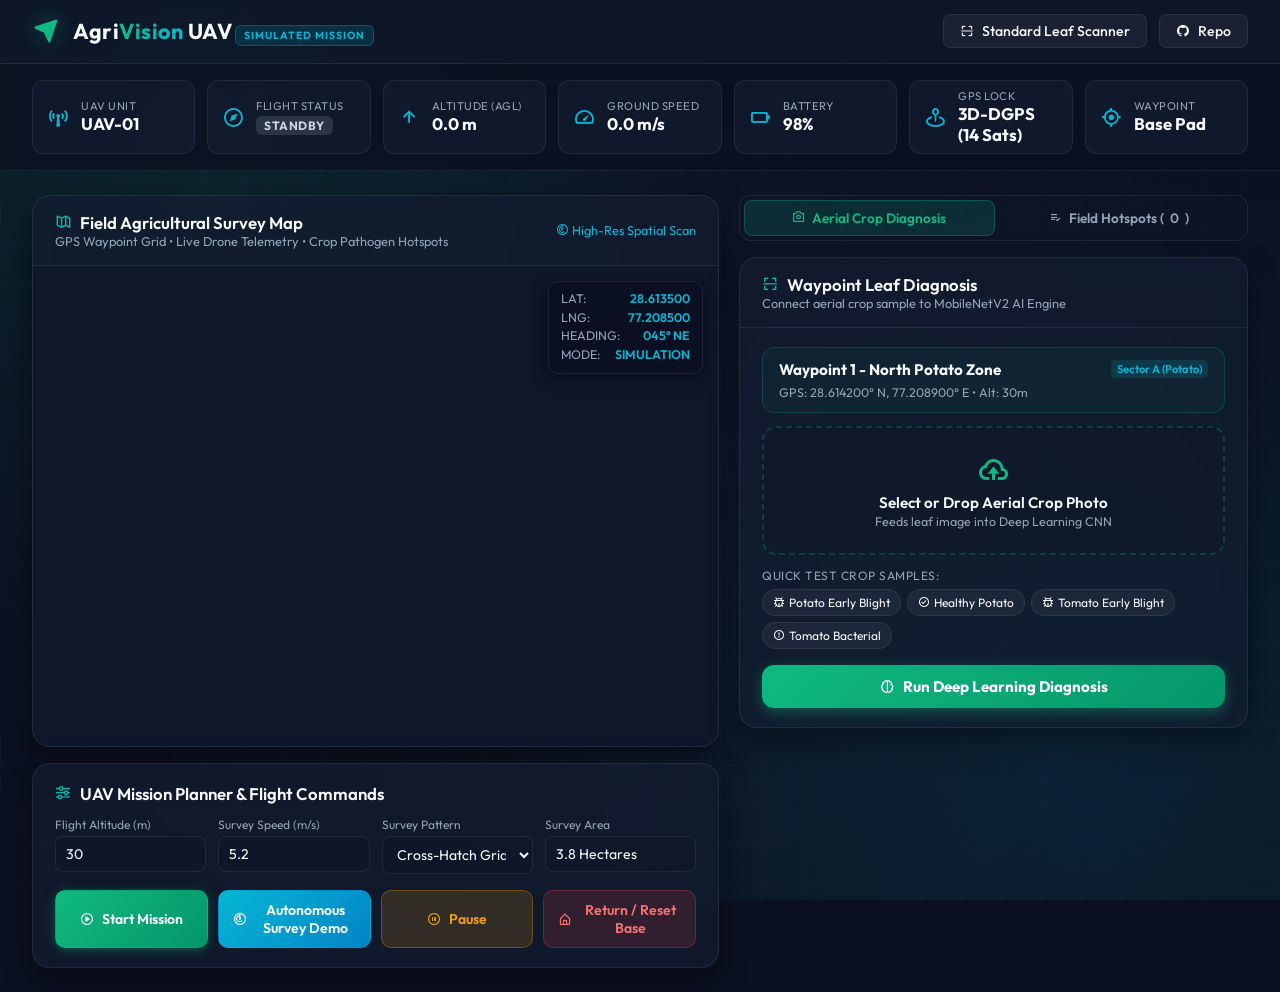
==== static/drone.html @ 1e196b70 "Add Simulated UAV Mission and Precision Crop Health Mapping module" ====
<!DOCTYPE html>
<html lang="en">
<head>
    <meta charset="UTF-8">
    <meta name="viewport" content="width=device-width, initial-scale=1.0">
    <title>AgriVision UAV | Simulated Crop Health Monitoring</title>
    <!-- Fonts & Icons -->
    <link href="https://fonts.googleapis.com/css2?family=Outfit:wght@300;400;500;600;700&display=swap" rel="stylesheet">
    <link href="https://unpkg.com/boxicons@2.1.4/css/boxicons.min.css" rel="stylesheet">
    <!-- Leaflet CSS for Interactive Field Mapping -->
    <link rel="stylesheet" href="https://unpkg.com/leaflet@1.9.4/dist/leaflet.css" />
    <link rel="stylesheet" href="/static/drone.css">
</head>
<body>

    <!-- Dynamic Atmosphere Background -->
    <div class="uav-bg-gradient"></div>
    <div class="radar-grid-bg"></div>

    <!-- Navigation Header -->
    <header class="uav-nav">
        <div class="nav-brand">
            <i class='bx bxs-navigation brand-icon'></i>
            <div>
                <span class="brand-title">Agri<span class="text-gradient">Vision</span> UAV</span>
                <span class="brand-badge">Simulated Mission</span>
            </div>
        </div>
        <div class="nav-actions">
            <a href="/" class="nav-btn"><i class='bx bx-scan'></i> Standard Leaf Scanner</a>
            <a href="https://github.com/NitanGanutra/Leaf-Disease-AI" target="_blank" class="nav-btn"><i class='bx bxl-github'></i> Repo</a>
        </div>
    </header>

    <!-- Real-Time Telemetry HUD Bar -->
    <section class="telemetry-strip">
        <div class="hud-pill">
            <div class="hud-icon"><i class='bx bx-broadcast'></i></div>
            <div class="hud-data">
                <span class="hud-label">UAV Unit</span>
                <span class="hud-value" id="hudDroneId">UAV-01</span>
            </div>
        </div>
        <div class="hud-pill">
            <div class="hud-icon"><i class='bx bx-compass'></i></div>
            <div class="hud-data">
                <span class="hud-label">Flight Status</span>
                <span class="hud-value"><span class="status-badge standby" id="hudFlightStatus">STANDBY</span></span>
            </div>
        </div>
        <div class="hud-pill">
            <div class="hud-icon"><i class='bx bx-up-arrow-alt'></i></div>
            <div class="hud-data">
                <span class="hud-label">Altitude (AGL)</span>
                <span class="hud-value" id="hudAltitude">0.0 m</span>
            </div>
        </div>
        <div class="hud-pill">
            <div class="hud-icon"><i class='bx bx-tachometer'></i></div>
            <div class="hud-data">
                <span class="hud-label">Ground Speed</span>
                <span class="hud-value" id="hudSpeed">0.0 m/s</span>
            </div>
        </div>
        <div class="hud-pill">
            <div class="hud-icon"><i class='bx bx-battery'></i></div>
            <div class="hud-data">
                <span class="hud-label">Battery</span>
                <span class="hud-value" id="hudBattery">98%</span>
            </div>
        </div>
        <div class="hud-pill">
            <div class="hud-icon"><i class='bx bx-map-pin'></i></div>
            <div class="hud-data">
                <span class="hud-label">GPS Lock</span>
                <span class="hud-value" id="hudGps">3D-DGPS (14 Sats)</span>
            </div>
        </div>
        <div class="hud-pill">
            <div class="hud-icon"><i class='bx bx-target-lock'></i></div>
            <div class="hud-data">
                <span class="hud-label">Waypoint</span>
                <span class="hud-value" id="hudWaypoint">Base Pad</span>
            </div>
        </div>
    </section>

    <!-- Main Mission Grid -->
    <main class="dashboard-grid">

        <!-- Left Panel: Interactive Field Map & Mission Planner -->
        <section class="map-container-panel">
            <div class="card">
                <div class="card-header">
                    <div>
                        <div class="card-title"><i class='bx bx-map-alt text-gradient'></i> Field Agricultural Survey Map</div>
                        <div class="card-subtitle">GPS Waypoint Grid • Live Drone Telemetry • Crop Pathogen Hotspots</div>
                    </div>
                    <div style="font-size: 0.8rem; color: var(--secondary);">
                        <i class='bx bx-radar'></i> High-Res Spatial Scan
                    </div>
                </div>

                <div class="map-wrapper">
                    <div id="fieldMap"></div>
                    <!-- Live overlay HUD in map -->
                    <div class="map-telemetry-overlay" id="mapOverlay">
                        <div class="overlay-row"><span class="overlay-lbl">LAT:</span><span class="overlay-val" id="ovLat">28.613500</span></div>
                        <div class="overlay-row"><span class="overlay-lbl">LNG:</span><span class="overlay-val" id="ovLng">77.208500</span></div>
                        <div class="overlay-row"><span class="overlay-lbl">HEADING:</span><span class="overlay-val" id="ovHeading">045° NE</span></div>
                        <div class="overlay-row"><span class="overlay-lbl">MODE:</span><span class="overlay-val" id="ovMode">SIMULATION</span></div>
                    </div>
                </div>
            </div>

            <!-- Mission Planner & Flight Control -->
            <div class="card mission-controls-card">
                <div class="card-title" style="margin-bottom: 0.8rem;">
                    <i class='bx bx-slider-alt text-gradient'></i> UAV Mission Planner & Flight Commands
                </div>
                <div class="mission-controls-grid">
                    <div class="control-input-group">
                        <label for="missionAltitude">Flight Altitude (m)</label>
                        <input type="number" id="missionAltitude" value="30" min="10" max="100">
                    </div>
                    <div class="control-input-group">
                        <label for="missionSpeed">Survey Speed (m/s)</label>
                        <input type="number" id="missionSpeed" value="5.2" step="0.5" min="1" max="15">
                    </div>
                    <div class="control-input-group">
                        <label for="missionPattern">Survey Pattern</label>
                        <select id="missionPattern">
                            <option value="grid">Cross-Hatch Grid</option>
                            <option value="perimeter">Perimeter Boundary</option>
                            <option value="spot">Target Hotspots</option>
                        </select>
                    </div>
                    <div class="control-input-group">
                        <label for="missionCoverage">Survey Area</label>
                        <input type="text" id="missionCoverage" value="3.8 Hectares" readonly>
                    </div>
                </div>

                <div class="mission-btn-row">
                    <button class="btn-ctrl start" id="btnStartFlight">
                        <i class='bx bx-play-circle'></i> Start Mission
                    </button>
                    <button class="btn-ctrl demo" id="btnAutoSurvey">
                        <i class='bx bx-radar'></i> Autonomous Survey Demo
                    </button>
                    <button class="btn-ctrl pause" id="btnPauseFlight">
                        <i class='bx bx-pause-circle'></i> Pause
                    </button>
                    <button class="btn-ctrl reset" id="btnResetFlight">
                        <i class='bx bx-home-alt'></i> Return / Reset Base
                    </button>
                </div>
            </div>
        </section>

        <!-- Right Panel: Aerial Crop Analysis & Hotspot Telemetry Log -->
        <section class="analysis-panel">
            
            <!-- Panel Navigation Tabs -->
            <div class="panel-tabs">
                <button class="tab-btn active" id="tabBtnInspection" onclick="switchTab('inspection')">
                    <i class='bx bx-camera'></i> Aerial Crop Diagnosis
                </button>
                <button class="tab-btn" id="tabBtnLog" onclick="switchTab('log')">
                    <i class='bx bx-list-check'></i> Field Hotspots (<span id="hotspotCount">0</span>)
                </button>
            </div>

            <!-- Tab 1: Inspection & AI Diagnosis -->
            <div class="card" id="tabInspectionContent">
                <div class="card-header">
                    <div>
                        <div class="card-title"><i class='bx bx-scan text-gradient'></i> Waypoint Leaf Diagnosis</div>
                        <div class="card-subtitle">Connect aerial crop sample to MobileNetV2 AI Engine</div>
                    </div>
                </div>

                <!-- Current Waypoint Banner -->
                <div class="active-wp-strip">
                    <div class="wp-title-row">
                        <span class="wp-name" id="currentWpTitle">Waypoint 1 - North Potato Zone</span>
                        <span class="wp-tag" id="currentWpTag">Sector A (Potato)</span>
                    </div>
                    <div class="wp-coords" id="currentWpCoords">GPS: 28.614200° N, 77.208900° E • Alt: 30m</div>
                </div>

                <!-- Leaf Upload Area -->
                <div class="upload-box" id="uavUploadBox">
                    <i class='bx bx-cloud-upload'></i>
                    <h4>Select or Drop Aerial Crop Photo</h4>
                    <p>Feeds leaf image into Deep Learning CNN</p>
                    <input type="file" id="uavFileInput" accept="image/*" hidden>
                </div>

                <!-- Quick Simulation Test Samples -->
                <div class="quick-samples">
                    <div class="samples-label">Quick Test Crop Samples:</div>
                    <div class="samples-btn-group">
                        <button class="sample-chip" onclick="loadSamplePreset('potato_early_blight')">
                            <i class='bx bx-bug'></i> Potato Early Blight
                        </button>
                        <button class="sample-chip" onclick="loadSamplePreset('potato_healthy')">
                            <i class='bx bx-check-circle'></i> Healthy Potato
                        </button>
                        <button class="sample-chip" onclick="loadSamplePreset('tomato_early_blight')">
                            <i class='bx bx-bug'></i> Tomato Early Blight
                        </button>
                        <button class="sample-chip" onclick="loadSamplePreset('tomato_bacterial_spot')">
                            <i class='bx bx-error-circle'></i> Tomato Bacterial
                        </button>
                    </div>
                </div>

                <!-- Image Preview -->
                <div class="aerial-preview-box hidden" id="uavPreviewBox">
                    <img id="uavImagePreview" src="" alt="Aerial Crop Specimen">
                </div>

                <!-- Analyze Button -->
                <div class="analyze-action-bar">
                    <button class="btn-analyze" id="btnAnalyzeImage">
                        <i class='bx bx-brain'></i> Run Deep Learning Diagnosis
                    </button>
                </div>

                <!-- Diagnosis Result Box -->
                <div class="diagnosis-container hidden" id="diagnosisBox">
                    <div class="diag-header">
                        <div class="diag-title-area">
                            <h3 id="diagCommonName">Tomato Early Blight</h3>
                            <div class="diag-scientific" id="diagScientificName">Tomato___Early_blight</div>
                        </div>
                        <span class="diag-conf-badge danger" id="diagConfidenceBadge">97.2% Match</span>
                    </div>

                    <div class="diag-detail-box">
                        <div class="diag-section-title"><i class='bx bx-info-circle'></i> Field Status</div>
                        <p class="diag-section-text" id="diagFieldStatus" style="font-weight: 600; color: #f87171;">
                            ⚠️ Pathogen Detected at Active Waypoint
                        </p>
                    </div>

                    <div class="diag-detail-box">
                        <div class="diag-section-title"><i class='bx bx-pulse'></i> Symptoms Observed</div>
                        <p class="diag-section-text" id="diagSymptoms">
                            Irregular brown spots with concentric target-like rings on foliage.
                        </p>
                    </div>

                    <div class="diag-detail-box">
                        <div class="diag-section-title"><i class='bx bx-first-aid'></i> Recommended Agronomic Action</div>
                        <p class="diag-section-text" id="diagTreatment">
                            Targeted fungicide application to Sector C; isolate perimeter row.
                        </p>
                    </div>
                </div>
            </div>

            <!-- Tab 2: Field Hotspot History & Analytics -->
            <div class="card hidden" id="tabLogContent">
                <div class="card-header">
                    <div>
                        <div class="card-title"><i class='bx bx-radar text-gradient'></i> Field Hotspot & Health Log</div>
                        <div class="card-subtitle">Waypoint GIS inspection history & severity classification</div>
                    </div>
                </div>

                <div class="inspections-table-wrapper" id="inspectionsList">
                    <p style="color: var(--text-muted); font-size: 0.88rem; text-align: center; padding: 2rem 0;">
                        No waypoint inspections recorded yet. Start flight and analyze crops to generate field logs.
                    </p>
                </div>
            </div>

        </section>

    </main>

    <!-- Leaflet JS -->
    <script src="https://unpkg.com/leaflet@1.9.4/dist/leaflet.js"></script>
    <!-- Drone Simulation Script -->
    <script src="/static/drone.js"></script>
</body>
</html>
---- static/drone.css ----
:root {
    --bg-dark: #0b1120;
    --bg-surface: #131d31;
    --bg-card: rgba(19, 29, 49, 0.85);
    --primary: #10b981;
    --primary-glow: rgba(16, 185, 129, 0.4);
    --secondary: #06b6d4;
    --accent: #3b82f6;
    --danger: #ef4444;
    --warning: #f59e0b;
    --text-main: #f8fafc;
    --text-muted: #94a3b8;
    --glass-bg: rgba(19, 29, 49, 0.75);
    --glass-border: rgba(255, 255, 255, 0.08);
    --border-highlight: rgba(16, 185, 129, 0.3);
}

* {
    margin: 0;
    padding: 0;
    box-sizing: border-box;
    font-family: 'Outfit', sans-serif;
}

body {
    background-color: var(--bg-dark);
    color: var(--text-main);
    min-height: 100vh;
    display: flex;
    flex-direction: column;
    overflow-x: hidden;
    position: relative;
}

/* Background Atmosphere */
.uav-bg-gradient {
    position: fixed;
    top: 0;
    left: 0;
    width: 100vw;
    height: 100vh;
    background: radial-gradient(circle at 15% 15%, rgba(16, 185, 129, 0.12) 0%, transparent 40%),
                radial-gradient(circle at 85% 85%, rgba(6, 182, 212, 0.1) 0%, transparent 45%),
                radial-gradient(circle at 50% 50%, rgba(15, 23, 42, 0.8) 0%, var(--bg-dark) 100%);
    z-index: -2;
    pointer-events: none;
}

.radar-grid-bg {
    position: fixed;
    top: 0;
    left: 0;
    width: 100vw;
    height: 100vh;
    background-size: 40px 40px;
    background-image: 
        linear-gradient(to right, rgba(255, 255, 255, 0.02) 1px, transparent 1px),
        linear-gradient(to bottom, rgba(255, 255, 255, 0.02) 1px, transparent 1px);
    z-index: -1;
    pointer-events: none;
}

/* Navbar */
.uav-nav {
    display: flex;
    justify-content: space-between;
    align-items: center;
    padding: 0.9rem 2rem;
    background: rgba(15, 23, 42, 0.85);
    backdrop-filter: blur(16px);
    border-bottom: 1px solid var(--glass-border);
    position: sticky;
    top: 0;
    z-index: 1000;
}

.nav-brand {
    display: flex;
    align-items: center;
    gap: 12px;
}

.brand-icon {
    font-size: 1.8rem;
    color: var(--primary);
    filter: drop-shadow(0 0 10px var(--primary-glow));
    animation: droneHover 3s ease-in-out infinite alternate;
}

@keyframes droneHover {
    0% { transform: translateY(0px) rotate(0deg); }
    100% { transform: translateY(-4px) rotate(3deg); }
}

.brand-title {
    font-size: 1.35rem;
    font-weight: 700;
    letter-spacing: 0.5px;
}

.brand-badge {
    font-size: 0.65rem;
    font-weight: 700;
    background: rgba(6, 182, 212, 0.15);
    color: var(--secondary);
    border: 1px solid rgba(6, 182, 212, 0.3);
    padding: 3px 8px;
    border-radius: 6px;
    letter-spacing: 1px;
    text-transform: uppercase;
}

.text-gradient {
    background: linear-gradient(135deg, var(--primary), var(--secondary));
    -webkit-background-clip: text;
    -webkit-text-fill-color: transparent;
}

.nav-actions {
    display: flex;
    align-items: center;
    gap: 12px;
}

.nav-btn {
    display: inline-flex;
    align-items: center;
    gap: 8px;
    padding: 7px 16px;
    border-radius: 8px;
    font-size: 0.88rem;
    font-weight: 500;
    text-decoration: none;
    color: var(--text-main);
    background: rgba(255, 255, 255, 0.05);
    border: 1px solid var(--glass-border);
    transition: all 0.25s ease;
    cursor: pointer;
}

.nav-btn:hover {
    background: rgba(255, 255, 255, 0.12);
    transform: translateY(-1px);
}

.nav-btn.primary {
    background: linear-gradient(135deg, var(--primary), #059669);
    border: none;
    box-shadow: 0 2px 10px var(--primary-glow);
}

.nav-btn.primary:hover {
    box-shadow: 0 4px 18px rgba(16, 185, 129, 0.5);
}

/* Telemetry HUD Bar */
.telemetry-strip {
    display: grid;
    grid-template-columns: repeat(auto-fit, minmax(145px, 1fr));
    gap: 12px;
    padding: 1rem 2rem;
    background: rgba(11, 17, 32, 0.8);
    border-bottom: 1px solid var(--glass-border);
}

.hud-pill {
    background: var(--glass-bg);
    border: 1px solid var(--glass-border);
    padding: 8px 14px;
    border-radius: 12px;
    display: flex;
    align-items: center;
    gap: 12px;
    transition: border-color 0.2s;
}

.hud-pill:hover {
    border-color: var(--border-highlight);
}

.hud-icon {
    font-size: 1.4rem;
    color: var(--secondary);
    display: flex;
    align-items: center;
    justify-content: center;
}

.hud-data {
    display: flex;
    flex-direction: column;
}

.hud-label {
    font-size: 0.7rem;
    color: var(--text-muted);
    letter-spacing: 0.5px;
    text-transform: uppercase;
}

.hud-value {
    font-size: 1.05rem;
    font-weight: 700;
    color: var(--text-main);
}

.status-badge {
    display: inline-block;
    padding: 2px 8px;
    border-radius: 6px;
    font-size: 0.75rem;
    font-weight: 700;
    letter-spacing: 0.5px;
}

.status-badge.standby { background: rgba(148, 163, 184, 0.2); color: #cbd5e1; }
.status-badge.active { background: rgba(16, 185, 129, 0.2); color: #10b981; animation: pulseGlow 1.5s infinite; }
.status-badge.surveying { background: rgba(6, 182, 212, 0.2); color: #06b6d4; }
.status-badge.rth { background: rgba(245, 158, 11, 0.2); color: #f59e0b; }

@keyframes pulseGlow {
    0%, 100% { opacity: 1; }
    50% { opacity: 0.5; }
}

/* Dashboard Layout */
.dashboard-grid {
    display: grid;
    grid-template-columns: 1.35fr 1fr;
    gap: 20px;
    padding: 1.5rem 2rem;
    flex: 1;
}

@media (max-width: 1100px) {
    .dashboard-grid {
        grid-template-columns: 1fr;
    }
}

/* Left Panel: Map & Mission Planner */
.map-container-panel {
    display: flex;
    flex-direction: column;
    gap: 16px;
}

.card {
    background: var(--glass-bg);
    backdrop-filter: blur(14px);
    border: 1px solid var(--glass-border);
    border-radius: 18px;
    box-shadow: 0 10px 30px rgba(0, 0, 0, 0.4);
    overflow: hidden;
}

.card-header {
    padding: 1rem 1.4rem;
    display: flex;
    justify-content: space-between;
    align-items: center;
    border-bottom: 1px solid var(--glass-border);
}

.card-title {
    font-size: 1.05rem;
    font-weight: 600;
    display: flex;
    align-items: center;
    gap: 8px;
}

.card-subtitle {
    font-size: 0.8rem;
    color: var(--text-muted);
}

/* Map Frame */
.map-wrapper {
    position: relative;
    height: 480px;
    width: 100%;
}

#fieldMap {
    height: 100%;
    width: 100%;
    background: #0f172a;
}

/* Custom Map Overlay Controls */
.map-telemetry-overlay {
    position: absolute;
    top: 15px;
    right: 15px;
    z-index: 500;
    background: rgba(11, 17, 32, 0.88);
    backdrop-filter: blur(10px);
    border: 1px solid var(--glass-border);
    border-radius: 10px;
    padding: 8px 12px;
    font-size: 0.78rem;
    line-height: 1.5;
    pointer-events: none;
    box-shadow: 0 4px 15px rgba(0,0,0,0.5);
}

.overlay-row {
    display: flex;
    justify-content: space-between;
    gap: 15px;
}

.overlay-lbl { color: var(--text-muted); }
.overlay-val { font-weight: 600; color: var(--secondary); }

/* Mission Controls */
.mission-controls-card {
    padding: 1.2rem 1.4rem;
}

.mission-controls-grid {
    display: grid;
    grid-template-columns: repeat(auto-fit, minmax(120px, 1fr));
    gap: 12px;
    margin-bottom: 1rem;
}

.control-input-group label {
    display: block;
    font-size: 0.75rem;
    color: var(--text-muted);
    margin-bottom: 4px;
}

.control-input-group input, .control-input-group select {
    width: 100%;
    background: rgba(15, 23, 42, 0.7);
    border: 1px solid var(--glass-border);
    color: var(--text-main);
    padding: 8px 10px;
    border-radius: 8px;
    font-size: 0.88rem;
}

.control-input-group input:focus, .control-input-group select:focus {
    outline: none;
    border-color: var(--primary);
}

.mission-btn-row {
    display: flex;
    flex-wrap: wrap;
    gap: 10px;
}

.btn-ctrl {
    flex: 1;
    min-width: 130px;
    display: inline-flex;
    align-items: center;
    justify-content: center;
    gap: 8px;
    padding: 10px 14px;
    border-radius: 10px;
    font-size: 0.88rem;
    font-weight: 600;
    cursor: pointer;
    border: 1px solid transparent;
    transition: all 0.2s ease;
}

.btn-ctrl.start {
    background: linear-gradient(135deg, var(--primary), #059669);
    color: white;
    box-shadow: 0 2px 10px var(--primary-glow);
}

.btn-ctrl.start:hover {
    transform: translateY(-1px);
    box-shadow: 0 4px 15px rgba(16, 185, 129, 0.4);
}

.btn-ctrl.demo {
    background: linear-gradient(135deg, var(--secondary), #0284c7);
    color: white;
}

.btn-ctrl.demo:hover {
    box-shadow: 0 4px 15px rgba(6, 182, 212, 0.4);
}

.btn-ctrl.pause {
    background: rgba(245, 158, 11, 0.15);
    color: var(--warning);
    border: 1px solid rgba(245, 158, 11, 0.3);
}

.btn-ctrl.pause:hover {
    background: rgba(245, 158, 11, 0.25);
}

.btn-ctrl.reset {
    background: rgba(239, 68, 68, 0.15);
    color: #f87171;
    border: 1px solid rgba(239, 68, 68, 0.3);
}

.btn-ctrl.reset:hover {
    background: rgba(239, 68, 68, 0.25);
}

/* Right Panel: AI Aerial Inspection & Field Log */
.analysis-panel {
    display: flex;
    flex-direction: column;
    gap: 16px;
}

/* Tabs */
.panel-tabs {
    display: flex;
    background: rgba(15, 23, 42, 0.6);
    border-radius: 12px;
    padding: 4px;
    border: 1px solid var(--glass-border);
}

.tab-btn {
    flex: 1;
    padding: 8px 12px;
    border: none;
    background: transparent;
    color: var(--text-muted);
    font-size: 0.85rem;
    font-weight: 600;
    border-radius: 8px;
    cursor: pointer;
    transition: all 0.2s ease;
    display: flex;
    align-items: center;
    justify-content: center;
    gap: 6px;
}

.tab-btn.active {
    background: rgba(16, 185, 129, 0.15);
    color: var(--primary);
    border: 1px solid rgba(16, 185, 129, 0.3);
}

/* Active Waypoint Card */
.active-wp-strip {
    background: rgba(16, 185, 129, 0.06);
    border: 1px solid rgba(16, 185, 129, 0.2);
    border-radius: 12px;
    padding: 12px 16px;
    margin: 1.2rem 1.4rem 0.8rem 1.4rem;
}

.wp-title-row {
    display: flex;
    justify-content: space-between;
    align-items: center;
    margin-bottom: 6px;
}

.wp-name {
    font-size: 0.95rem;
    font-weight: 700;
    color: var(--text-main);
}

.wp-tag {
    font-size: 0.7rem;
    background: rgba(6, 182, 212, 0.15);
    color: var(--secondary);
    padding: 2px 6px;
    border-radius: 4px;
    font-weight: 600;
}

.wp-coords {
    font-size: 0.78rem;
    color: var(--text-muted);
}

/* Image Upload & Quick Samples */
.upload-box {
    margin: 0.8rem 1.4rem;
    border: 2px dashed rgba(16, 185, 129, 0.25);
    border-radius: 14px;
    padding: 1.5rem 1rem;
    text-align: center;
    cursor: pointer;
    transition: all 0.2s ease;
    background: rgba(15, 23, 42, 0.4);
}

.upload-box:hover, .upload-box.dragover {
    border-color: var(--primary);
    background: rgba(16, 185, 129, 0.05);
}

.upload-box i {
    font-size: 2.2rem;
    color: var(--primary);
    margin-bottom: 6px;
}

.upload-box h4 {
    font-size: 0.95rem;
    font-weight: 600;
    margin-bottom: 2px;
}

.upload-box p {
    font-size: 0.78rem;
    color: var(--text-muted);
}

/* Sample Quick Picker */
.quick-samples {
    margin: 0 1.4rem 1rem 1.4rem;
}

.samples-label {
    font-size: 0.75rem;
    color: var(--text-muted);
    margin-bottom: 6px;
    text-transform: uppercase;
    letter-spacing: 0.5px;
}

.samples-btn-group {
    display: flex;
    flex-wrap: wrap;
    gap: 6px;
}

.sample-chip {
    background: rgba(255, 255, 255, 0.05);
    border: 1px solid var(--glass-border);
    color: var(--text-main);
    padding: 5px 10px;
    border-radius: 20px;
    font-size: 0.75rem;
    cursor: pointer;
    transition: all 0.2s ease;
    display: inline-flex;
    align-items: center;
    gap: 4px;
}

.sample-chip:hover {
    background: rgba(16, 185, 129, 0.2);
    border-color: var(--primary);
    color: #fff;
}

/* Image Preview */
.aerial-preview-box {
    margin: 0.5rem 1.4rem;
    text-align: center;
    position: relative;
}

.aerial-preview-box img {
    width: 100%;
    max-height: 200px;
    object-fit: cover;
    border-radius: 12px;
    border: 1px solid var(--glass-border);
}

.analyze-action-bar {
    margin: 0.8rem 1.4rem 1.2rem 1.4rem;
}

.btn-analyze {
    width: 100%;
    background: linear-gradient(135deg, var(--primary), #059669);
    color: white;
    padding: 12px;
    border-radius: 12px;
    font-weight: 700;
    font-size: 0.95rem;
    border: none;
    cursor: pointer;
    display: flex;
    align-items: center;
    justify-content: center;
    gap: 8px;
    box-shadow: 0 4px 14px var(--primary-glow);
    transition: all 0.25s ease;
}

.btn-analyze:hover {
    box-shadow: 0 6px 20px rgba(16, 185, 129, 0.6);
    transform: translateY(-1px);
}

/* Diagnosis Result Card */
.diagnosis-container {
    margin: 0 1.4rem 1.4rem 1.4rem;
    background: rgba(15, 23, 42, 0.6);
    border: 1px solid var(--glass-border);
    border-radius: 14px;
    padding: 1.2rem;
    animation: fadeIn 0.4s ease forwards;
}

.diag-header {
    display: flex;
    justify-content: space-between;
    align-items: flex-start;
    margin-bottom: 10px;
    border-bottom: 1px solid var(--glass-border);
    padding-bottom: 10px;
}

.diag-title-area h3 {
    font-size: 1.2rem;
    font-weight: 700;
    color: var(--text-main);
}

.diag-scientific {
    font-size: 0.78rem;
    font-style: italic;
    color: var(--text-muted);
}

.diag-conf-badge {
    padding: 4px 10px;
    border-radius: 16px;
    font-size: 0.82rem;
    font-weight: 700;
}

.diag-conf-badge.healthy {
    background: rgba(16, 185, 129, 0.2);
    color: var(--primary);
    border: 1px solid rgba(16, 185, 129, 0.4);
}

.diag-conf-badge.danger {
    background: rgba(239, 68, 68, 0.2);
    color: var(--danger);
    border: 1px solid rgba(239, 68, 68, 0.4);
}

.diag-conf-badge.warning {
    background: rgba(245, 158, 11, 0.2);
    color: var(--warning);
    border: 1px solid rgba(245, 158, 11, 0.4);
}

.diag-detail-box {
    margin-top: 10px;
}

.diag-section-title {
    font-size: 0.75rem;
    font-weight: 600;
    text-transform: uppercase;
    color: var(--secondary);
    margin-bottom: 4px;
    display: flex;
    align-items: center;
    gap: 4px;
}

.diag-section-text {
    font-size: 0.82rem;
    color: #cbd5e1;
    line-height: 1.5;
    margin-bottom: 8px;
}

/* Field Log & History */
.inspections-table-wrapper {
    padding: 1.2rem 1.4rem;
    max-height: 480px;
    overflow-y: auto;
}

.log-item {
    background: rgba(15, 23, 42, 0.6);
    border: 1px solid var(--glass-border);
    border-radius: 10px;
    padding: 10px 12px;
    margin-bottom: 8px;
    display: flex;
    align-items: center;
    justify-content: space-between;
    transition: border-color 0.2s;
}

.log-item:hover {
    border-color: var(--border-highlight);
}

.log-left {
    display: flex;
    align-items: center;
    gap: 10px;
}

.log-status-dot {
    width: 10px;
    height: 10px;
    border-radius: 50%;
}

.log-status-dot.healthy { background: var(--primary); box-shadow: 0 0 6px var(--primary); }
.log-status-dot.disease { background: var(--danger); box-shadow: 0 0 6px var(--danger); }
.log-status-dot.unknown { background: var(--warning); box-shadow: 0 0 6px var(--warning); }

.log-wp-name {
    font-size: 0.85rem;
    font-weight: 600;
    color: var(--text-main);
}

.log-sub {
    font-size: 0.75rem;
    color: var(--text-muted);
}

.log-right {
    text-align: right;
}

.log-disease {
    font-size: 0.85rem;
    font-weight: 600;
}

.log-disease.healthy { color: var(--primary); }
.log-disease.disease { color: var(--danger); }
.log-disease.unknown { color: var(--warning); }

.log-conf {
    font-size: 0.72rem;
    color: var(--text-muted);
}

/* Animations */
@keyframes fadeIn {
    from { opacity: 0; transform: translateY(8px); }
    to { opacity: 1; transform: translateY(0); }
}

.hidden { display: none !important; }

/* Custom Leaflet Map Icons & Styles */
.drone-leaflet-icon {
    font-size: 26px;
    text-shadow: 0 0 12px #06b6d4, 0 0 20px #06b6d4;
    transition: transform 0.3s ease;
    display: flex;
    align-items: center;
    justify-content: center;
}

.wp-marker-label {
    background: rgba(15, 23, 42, 0.85);
    border: 1px solid rgba(255, 255, 255, 0.15);
    color: #fff;
    font-size: 11px;
    font-weight: 600;
    padding: 2px 6px;
    border-radius: 4px;
    box-shadow: 0 2px 6px rgba(0,0,0,0.4);
}

.disease-hotspot-pin {
    width: 22px;
    height: 22px;
    border-radius: 50%;
    border: 2px solid #fff;
    display: flex;
    align-items: center;
    justify-content: center;
    font-size: 11px;
    color: #fff;
    font-weight: bold;
    box-shadow: 0 0 10px rgba(0,0,0,0.6);
    animation: hotspotPulse 1.8s infinite;
}

@keyframes hotspotPulse {
    0% { transform: scale(1); box-shadow: 0 0 0 0 rgba(239, 68, 68, 0.7); }
    70% { transform: scale(1.15); box-shadow: 0 0 0 10px rgba(239, 68, 68, 0); }
    100% { transform: scale(1); box-shadow: 0 0 0 0 rgba(239, 68, 68, 0); }
}

.leaflet-popup-content-wrapper {
    background: rgba(15, 23, 42, 0.95) !important;
    backdrop-filter: blur(10px);
    border: 1px solid var(--glass-border) !important;
    color: #f8fafc !important;
    border-radius: 12px !important;
    box-shadow: 0 8px 24px rgba(0,0,0,0.6) !important;
}

.leaflet-popup-tip {
    background: rgba(15, 23, 42, 0.95) !important;
}
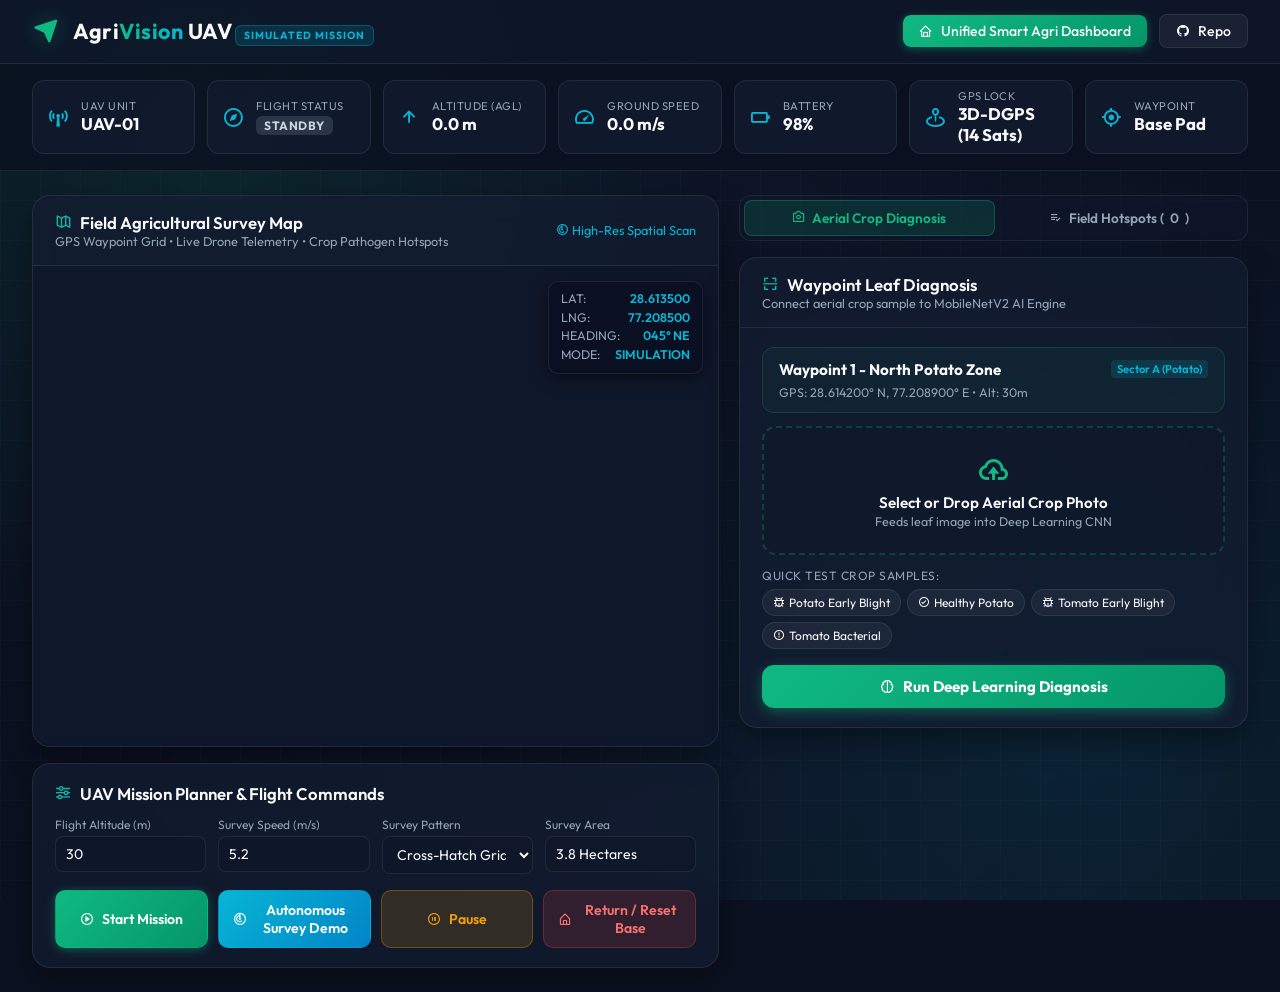
==== commit 1253436d: "Upgrade to unified Agri-AI 3.0 platform with Bell Pepper, farmer actions, and integrated UAV mission" ====
--- a/static/drone.html
+++ b/static/drone.html
@@ -27,7 +27,7 @@
             </div>
         </div>
         <div class="nav-actions">
-            <a href="/" class="nav-btn"><i class='bx bx-scan'></i> Standard Leaf Scanner</a>
+            <a href="/" class="nav-btn primary"><i class='bx bx-home'></i> Unified Smart Agri Dashboard</a>
             <a href="https://github.com/NitanGanutra/Leaf-Disease-AI" target="_blank" class="nav-btn"><i class='bx bxl-github'></i> Repo</a>
         </div>
     </header>
